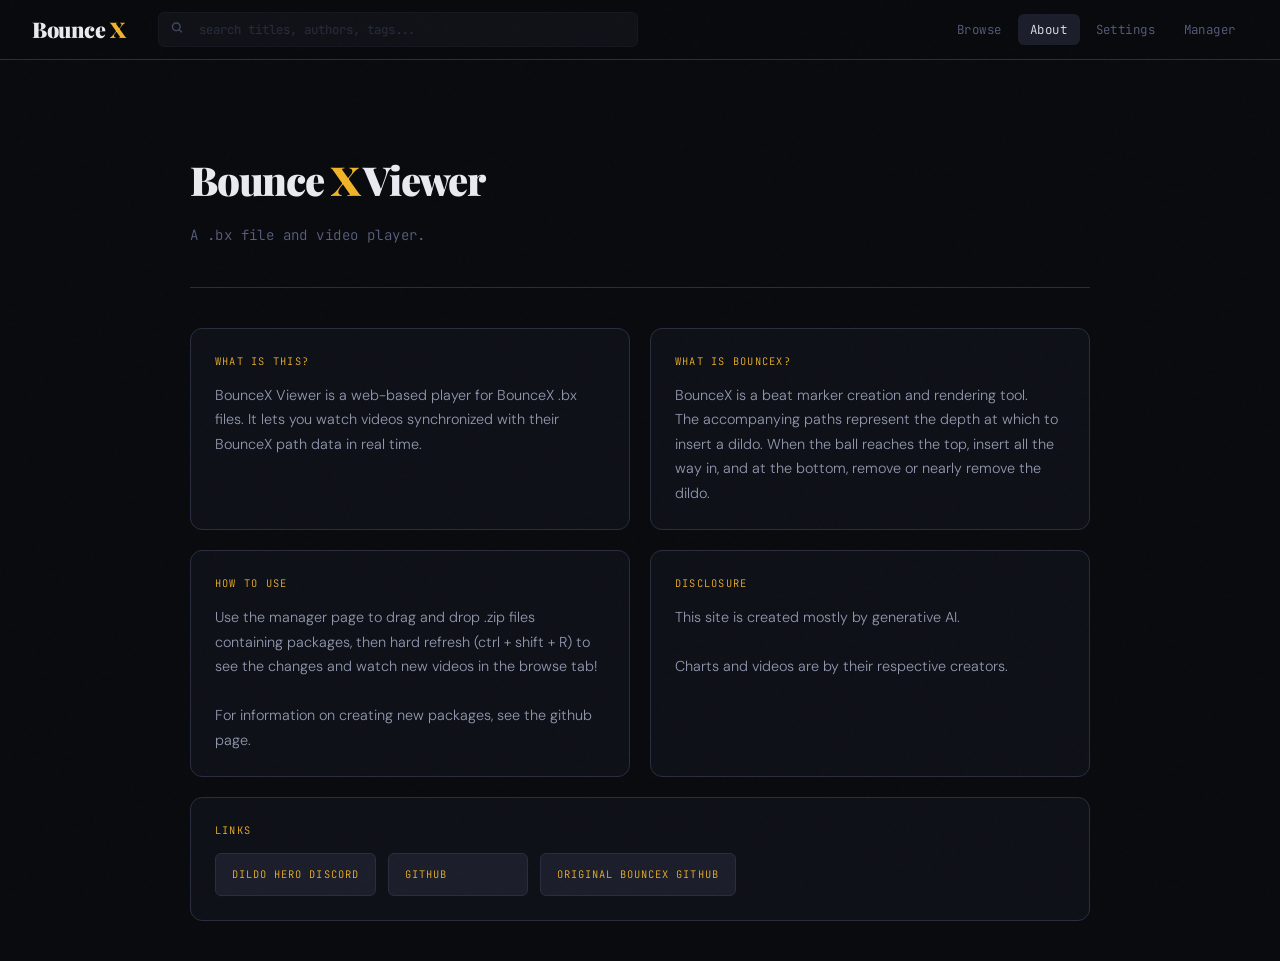
==== about.html @ 55820a35 "First commit" ====
<!doctype html>
<html lang="en">
  <head>
    <meta charset="UTF-8" />
    <meta name="viewport" content="width=device-width, initial-scale=1.0" />
    <title>About — BounceX Viewer</title>
    <link rel="stylesheet" href="style.css" />
  </head>
  <body>
    <header class="site-header">
      <a href="index.html" class="site-logo">
        Bounce
        <span>X</span>
      </a>
      <div class="header-search">
        <span class="search-icon">
          <svg
            viewBox="0 0 20 20"
            fill="none"
            stroke="currentColor"
            stroke-width="2"
            width="14"
            height="14"
          >
            <circle cx="9" cy="9" r="5.5" />
            <line x1="13.5" y1="13.5" x2="17" y2="17" />
          </svg>
        </span>
        <input
          type="text"
          placeholder="search titles, authors, tags..."
          autocomplete="off"
          disabled
          style="opacity: 0.4; cursor: default"
        />
      </div>
      <nav class="header-nav">
        <a href="index.html">Browse</a>
        <a href="about.html" class="active">About</a>
        <a href="settings.html">Settings</a>
        <a href="http://localhost:8001/manager.html">Manager</a>
      </nav>
    </header>

    <main class="main-content">
      <div class="about-layout">
        <div class="about-hero">
          <div class="about-logo">
            Bounce
            <span>X</span>
            Viewer
          </div>
          <p class="about-tagline">A .bx file and video player.</p>
        </div>

        <div class="about-grid">
          <div class="about-card">
            <div class="about-card-title">What is this?</div>
            <div class="about-card-body">
              <p>
                BounceX Viewer is a web-based player for BounceX .bx files. It
                lets you watch videos synchronized with their BounceX path data
                in real time.
              </p>
            </div>
          </div>

          <div class="about-card">
            <div class="about-card-title">What is BounceX?</div>
            <div class="about-card-body">
              <p>
                BounceX is a beat marker creation and rendering tool.
                <br />
                The accompanying paths represent the depth at which to insert a
                dildo. When the ball reaches the top, insert all the way in, and
                at the bottom, remove or nearly remove the dildo.
              </p>
            </div>
          </div>

          <div class="about-card">
            <div class="about-card-title">How to use</div>
            <div class="about-card-body">
              <p>
                Use the manager page to drag and drop .zip files containing
                packages, then hard refresh (ctrl + shift + R) to see the
                changes and watch new videos in the browse tab!
                <br />
                <br />
                For information on creating new packages, see the github page.
              </p>
            </div>
          </div>

          <div class="about-card">
            <div class="about-card-title">Disclosure</div>
            <div class="about-card-body">
              <p>
                This site is created mostly by generative AI.
                <br />
                <br />
                Charts and videos are by their respective creators.
              </p>
            </div>
          </div>

          <div class="about-card about-card-wide">
            <div class="about-card-title">Links</div>
            <div class="about-card-body">
              <div class="about-links">
                <a href="https://discord.gg/Y8YdgmH8Ka" class="about-link">
                  <span class="about-link-label">Dildo Hero Discord</span>
                </a>
                <a
                  href="https://github.com/Alunacoz/BounceX-Viewer"
                  class="about-link"
                >
                  <span class="about-link-label">GitHub</span>
                </a>
                <a
                  href="https://github.com/clbhundley/BounceX"
                  class="about-link"
                >
                  <span class="about-link-label">Original BounceX Github</span>
                </a>
              </div>
            </div>
          </div>
        </div>
      </div>
    </main>
  </body>
</html>
---- style.css ----
@import url('https://fonts.googleapis.com/css2?family=Playfair+Display:wght@400;700;900&family=JetBrains+Mono:wght@300;400;500&family=DM+Sans:wght@300;400;500&display=swap');

:root {
  --bg: #0a0b0f;
  --bg2: #0f1118;
  --bg3: #161921;
  --surface: #1c1f2b;
  --surface2: #232737;
  --border: #2a2e3f;
  --border2: #353a52;
  --text: #e8eaf0;
  --text2: #9299b0;
  --text3: #5a6180;
  --accent: #f0b429;
  --accent2: #e8831a;
  --accent-glow: rgba(240, 180, 41, 0.18);
  --teal: #3dd6c8;
  --teal-glow: rgba(61, 214, 200, 0.15);
  --red: #e85555;
  --ball-color: #ffffff;
  --path-color: #f0b429;
  --radius: 6px;
  --radius-lg: 12px;
  --mono: 'JetBrains Mono', monospace;
  --serif: 'Playfair Display', Georgia, serif;
  --sans: 'DM Sans', sans-serif;
}

*,
*::before,
*::after {
  box-sizing: border-box;
  margin: 0;
  padding: 0;
}

html {
  font-size: 16px;
  scroll-behavior: smooth;
}

body {
  background: var(--bg);
  color: var(--text);
  font-family: var(--sans);
  font-weight: 300;
  line-height: 1.6;
  min-height: 100vh;
  -webkit-font-smoothing: antialiased;
}

/* â”€â”€ Scrollbar â”€â”€ */
::-webkit-scrollbar {
  width: 6px;
}
::-webkit-scrollbar-track {
  background: var(--bg2);
}
::-webkit-scrollbar-thumb {
  background: var(--border2);
  border-radius: 3px;
}

/* â”€â”€ Header â”€â”€ */
.site-header {
  position: sticky;
  top: 0;
  z-index: 100;
  background: rgba(10, 11, 15, 0.92);
  backdrop-filter: blur(12px);
  border-bottom: 1px solid var(--border);
  padding: 0 2rem;
  display: flex;
  align-items: center;
  gap: 2rem;
  height: 60px;
}

.site-logo {
  font-family: var(--serif);
  font-size: 1.35rem;
  font-weight: 900;
  color: var(--text);
  letter-spacing: -0.02em;
  white-space: nowrap;
  text-decoration: none;
}

.site-logo span {
  color: var(--accent);
}

.header-search {
  flex: 1;
  max-width: 480px;
  position: relative;
}

.header-search input {
  width: 100%;
  background: var(--surface);
  border: 1px solid var(--border);
  border-radius: var(--radius);
  color: var(--text);
  font-family: var(--mono);
  font-size: 0.78rem;
  padding: 0.5rem 1rem 0.5rem 2.5rem;
  outline: none;
  transition:
    border-color 0.2s,
    background 0.2s;
}

.header-search input:focus {
  border-color: var(--accent);
  background: var(--surface2);
}

.header-search input::placeholder {
  color: var(--text3);
}

.header-search .search-icon {
  position: absolute;
  left: 0.75rem;
  top: 50%;
  transform: translateY(-50%);
  color: var(--text3);
  font-size: 0.9rem;
  pointer-events: none;
}

.header-nav {
  display: flex;
  gap: 0.25rem;
  margin-left: auto;
}

.header-nav a {
  font-size: 0.78rem;
  font-family: var(--mono);
  color: var(--text3);
  text-decoration: none;
  padding: 0.35rem 0.75rem;
  border-radius: var(--radius);
  transition:
    color 0.2s,
    background 0.2s;
  letter-spacing: 0.04em;
}

.header-nav a:hover {
  color: var(--text);
  background: var(--surface);
}

/* â”€â”€ Main Layout â”€â”€ */
.main-content {
  max-width: 1400px;
  margin: 0 auto;
  padding: 2.5rem 2rem;
}

/* â”€â”€ Section Headers â”€â”€ */
.section-header {
  display: flex;
  align-items: baseline;
  gap: 1rem;
  margin-bottom: 1.5rem;
}

.section-title {
  font-family: var(--serif);
  font-size: 1.5rem;
  font-weight: 700;
  color: var(--text);
  letter-spacing: -0.02em;
}

.section-count {
  font-family: var(--mono);
  font-size: 0.72rem;
  color: var(--text3);
  letter-spacing: 0.06em;
}

/* ── Filter Bar ── */
.filter-bar {
  display: flex;
  align-items: center;
  gap: 0.5rem;
  flex-wrap: wrap;
  margin-bottom: 2rem;
}

.filter-dropdown-wrap {
  position: relative;
}

.filter-btn {
  display: flex;
  align-items: center;
  gap: 0.4rem;
  background: var(--surface);
  border: 1px solid var(--border);
  border-radius: var(--radius);
  color: var(--text2);
  font-family: var(--mono);
  font-size: 0.75rem;
  padding: 0.35rem 0.75rem;
  cursor: pointer;
  transition:
    border-color 0.15s,
    color 0.15s,
    background 0.15s;
  letter-spacing: 0.03em;
  white-space: nowrap;
}

.filter-btn:hover,
.filter-btn.open {
  border-color: var(--border2);
  color: var(--text);
  background: var(--surface2);
}

.filter-btn.has-active {
  border-color: var(--accent);
  color: var(--accent);
}

.filter-chevron {
  width: 8px;
  height: 8px;
  opacity: 0.5;
  transition: transform 0.15s;
  flex-shrink: 0;
}

.filter-btn.open .filter-chevron {
  transform: rotate(180deg);
}

.filter-badge {
  display: none;
  background: var(--accent);
  color: var(--bg);
  font-size: 0.6rem;
  font-weight: 600;
  border-radius: 999px;
  padding: 0.05rem 0.35rem;
  line-height: 1.4;
}

.filter-badge.visible {
  display: inline-block;
}

.filter-panel {
  display: none;
  position: absolute;
  top: calc(100% + 6px);
  left: 0;
  z-index: 200;
  background: var(--bg2);
  border: 1px solid var(--border2);
  border-radius: var(--radius-lg);
  box-shadow: 0 12px 40px rgba(0, 0, 0, 0.5);
  min-width: 200px;
  max-width: 280px;
  overflow: hidden;
}

.filter-panel.open {
  display: block;
}

.filter-panel-header {
  display: flex;
  align-items: center;
  justify-content: space-between;
  padding: 0.6rem 0.85rem;
  border-bottom: 1px solid var(--border);
}

.filter-panel-title {
  font-family: var(--mono);
  font-size: 0.65rem;
  text-transform: uppercase;
  letter-spacing: 0.1em;
  color: var(--accent);
}

.filter-panel-reset {
  background: none;
  border: none;
  font-family: var(--mono);
  font-size: 0.65rem;
  color: var(--text3);
  cursor: pointer;
  padding: 0.1rem 0.3rem;
  border-radius: 3px;
  transition: color 0.15s;
}

.filter-panel-reset:hover {
  color: var(--text);
}

.filter-panel-search {
  display: block;
  width: 100%;
  background: var(--surface);
  border: none;
  border-bottom: 1px solid var(--border);
  color: var(--text);
  font-family: var(--mono);
  font-size: 0.75rem;
  padding: 0.5rem 0.85rem;
  outline: none;
}

.filter-panel-search::placeholder {
  color: var(--text3);
}

.filter-check-list {
  max-height: 240px;
  overflow-y: auto;
  padding: 0.35rem 0;
}

.filter-check-item {
  display: flex;
  align-items: center;
  gap: 0.55rem;
  padding: 0.35rem 0.85rem;
  font-family: var(--mono);
  font-size: 0.75rem;
  color: var(--text2);
  cursor: pointer;
  transition:
    background 0.1s,
    color 0.1s;
}

.filter-check-item:hover {
  background: var(--surface);
  color: var(--text);
}

.filter-check-item input[type='checkbox'] {
  accent-color: var(--accent);
  width: 13px;
  height: 13px;
  flex-shrink: 0;
  cursor: pointer;
}

.filter-reset-all {
  background: none;
  border: 1px solid var(--border);
  border-radius: var(--radius);
  color: var(--text3);
  font-family: var(--mono);
  font-size: 0.72rem;
  padding: 0.35rem 0.75rem;
  cursor: pointer;
  transition:
    color 0.15s,
    border-color 0.15s;
  margin-left: auto;
}

.filter-reset-all:hover {
  color: var(--text);
  border-color: var(--border2);
}

/* â”€â”€ Video Grid â”€â”€ */
.video-grid {
  display: grid;
  grid-template-columns: repeat(auto-fill, minmax(300px, 1fr));
  gap: 1.5rem;
}

.video-card {
  background: var(--bg2);
  border: 1px solid var(--border);
  border-radius: var(--radius-lg);
  overflow: hidden;
  cursor: pointer;
  transition:
    transform 0.2s,
    border-color 0.2s,
    box-shadow 0.2s;
  text-decoration: none;
  color: inherit;
  display: block;
}

.video-card:hover {
  transform: translateY(-3px);
  border-color: var(--border2);
  box-shadow: 0 12px 40px rgba(0, 0, 0, 0.4);
}

.card-thumb {
  width: 100%;
  aspect-ratio: 16/9;
  background: var(--surface);
  position: relative;
  overflow: hidden;
}

.card-thumb img {
  width: 100%;
  height: 100%;
  object-fit: cover;
  display: block;
  transition: transform 0.3s;
}

.video-card:hover .card-thumb img {
  transform: scale(1.04);
}

.card-thumb-placeholder {
  width: 100%;
  height: 100%;
  display: flex;
  align-items: center;
  justify-content: center;
  background: linear-gradient(135deg, var(--surface) 0%, var(--bg3) 100%);
}

.card-thumb-placeholder svg {
  width: 40px;
  height: 40px;
  color: var(--text3);
  opacity: 0.4;
}

.card-duration {
  position: absolute;
  bottom: 0.5rem;
  right: 0.5rem;
  background: rgba(0, 0, 0, 0.75);
  color: var(--text);
  font-family: var(--mono);
  font-size: 0.7rem;
  padding: 0.15rem 0.45rem;
  border-radius: 4px;
  letter-spacing: 0.04em;
}

.card-body {
  padding: 1rem 1.1rem 1.1rem;
}

.card-highlight-tags {
  display: flex;
  gap: 0.4rem;
  margin-bottom: 0.55rem;
  flex-wrap: wrap;
}

.card-tag {
  font-family: var(--mono);
  font-size: 0.65rem;
  color: var(--accent);
  background: var(--accent-glow);
  border: 1px solid rgba(240, 180, 41, 0.25);
  border-radius: 4px;
  padding: 0.1rem 0.4rem;
  letter-spacing: 0.05em;
  text-transform: lowercase;
}

.card-title {
  font-family: var(--serif);
  font-size: 1.05rem;
  font-weight: 700;
  color: var(--text);
  line-height: 1.3;
  margin-bottom: 0.3rem;
  letter-spacing: -0.01em;
}

.card-authors {
  display: flex;
  justify-content: space-between;
  font-family: var(--mono);
  font-size: 0.72rem;
  color: var(--accent);
  letter-spacing: 0.03em;
}

.card-author-label {
  font-size: 0.65rem;
  color: var(--text2);
  margin-right: 0.3rem;
}

.card-meta {
  display: flex;
  gap: 1rem;
  margin-top: 0.75rem;
  padding-top: 0.75rem;
  border-top: 1px solid var(--border);
}

.card-meta-item {
  font-family: var(--mono);
  font-size: 0.68rem;
  color: var(--text3);
  display: flex;
  flex-direction: column;
  gap: 0.1rem;
}

.card-meta-item span:first-child {
  font-size: 0.6rem;
  text-transform: uppercase;
  letter-spacing: 0.1em;
  color: var(--text3);
  opacity: 0.7;
}

.card-meta-item span:last-child {
  color: var(--text2);
}

/* â”€â”€ Empty State â”€â”€ */
.empty-state {
  text-align: center;
  padding: 5rem 2rem;
  color: var(--text3);
  font-family: var(--mono);
  font-size: 0.85rem;
}

/* â”€â”€ PLAYER PAGE â”€â”€ */
.player-layout {
  display: grid;
  grid-template-columns: 1fr 340px;
  gap: 2rem;
  max-width: 1400px;
  margin: 0 auto;
  padding: 2rem;
}

@media (max-width: 1100px) {
  .player-layout {
    grid-template-columns: 1fr;
  }
}

.player-main {
}

/* â”€â”€ Player Container â”€â”€ */
.player-container {
  position: relative;
  background: #000;
  border-radius: var(--radius-lg);
  overflow: hidden;
  border: 1px solid var(--border);
  box-shadow: 0 24px 80px rgba(0, 0, 0, 0.6);
}

.player-video-wrap {
  position: relative;
  width: 100%;
  aspect-ratio: 16/9;
  background: #000;
}

.player-video-wrap video {
  width: 100%;
  height: 100%;
  display: block;
  object-fit: contain;
}

/* Video state overlays (loading, buffering, seeking) */
.video-overlay {
  position: absolute;
  inset: 0;
  display: flex;
  flex-direction: column;
  align-items: center;
  justify-content: center;
  gap: 0.5rem;
  background: rgba(0, 0, 0, 0.75);
  color: var(--text2);
  font-family: var(--mono);
  font-size: 0.85rem;
  pointer-events: none;
  transition: opacity 0.2s ease;
}
.video-overlay[aria-hidden='true'] {
  opacity: 0;
  visibility: hidden;
}
.video-overlay-hint {
  font-size: 0.72rem;
  color: var(--text3);
  max-width: 280px;
  text-align: center;
  line-height: 1.35;
}
.video-loading-progress {
  width: 200px;
  margin-top: 0.25rem;
}
.video-loading-progress-bar {
  height: 6px;
  background: var(--surface2);
  border-radius: 3px;
  overflow: hidden;
}
.video-loading-progress-fill {
  height: 100%;
  width: 0%;
  background: var(--accent);
  border-radius: 3px;
  transition: width 0.15s ease-out;
}
.video-seeking-hint[aria-hidden='true'] {
  display: none;
}
.video-overlay-spinner {
  width: 28px;
  height: 28px;
  border: 3px solid var(--surface2);
  border-top-color: var(--accent);
  border-radius: 50%;
  animation: video-overlay-spin 0.7s linear infinite;
}
@keyframes video-overlay-spin {
  to {
    transform: rotate(360deg);
  }
}

/* â”€â”€ BounceX Canvas â”€â”€ */
.bouncex-wrap {
  width: 100%;
  position: relative;
  background: var(--bg2);
  border-top: 1px solid var(--border);
}

.bouncex-wrap.overlay-mode {
  position: absolute;
  bottom: 0;
  left: 0;
  right: 0;
  background: transparent;
  border-top: none;
  pointer-events: none;
}

.bouncex-canvas {
  width: 100%;
  display: block;
}

/* â”€â”€ Player Controls â”€â”€ */
.player-controls {
  background: var(--bg2);
  border-top: 1px solid var(--border);
  padding: 0.75rem 1.25rem 1rem;
}

/* Secondary controls row (overlay toggles, zoom, volume) */
.controls-row-secondary {
  margin-top: 0.45rem;
  padding-top: 0.45rem;
  border-top: 1px solid var(--border);
}

/* Push zoom + volume to the right on desktop */
.zoom-wrap {
  margin-left: auto;
}

.player-container.fullscreen-active {
  cursor: none;
  border-radius: 0;
  border: none;
}

.player-container.fullscreen-active.controls-visible {
  cursor: default;
}

/* Fill the container using inset instead of % heights — % resolves against
   the CSS computed height which may not match the fullscreen viewport yet. */
.player-container.fullscreen-active .player-video-wrap {
  position: absolute;
  inset: 0;
  aspect-ratio: unset;
  height: auto;
}

/* Controls float over the bottom of the fullscreen container */
.player-container.fullscreen-active .player-controls {
  position: absolute;
  bottom: 0;
  left: 0;
  right: 0;
  z-index: 10;
  opacity: 0;
  transition: opacity 0.3s ease;
  background: linear-gradient(transparent, rgba(0, 0, 0, 0.85));
  border-top: none;
}

.player-container.fullscreen-active .player-controls.controls-visible {
  opacity: 1;
}

/* Mobile fullscreen: collapse secondary row and shrink controls */
@media (max-width: 768px) {
  .player-container.fullscreen-active .player-controls {
    padding: 0.5rem 0.9rem 0.65rem;
  }
  .player-container.fullscreen-active .ctrl-btn svg {
    width: 16px;
    height: 16px;
  }
  .player-container.fullscreen-active .ctrl-btn.play-btn svg {
    width: 20px;
    height: 20px;
  }
  .player-container.fullscreen-active .time-display {
    font-size: 0.65rem;
  }
  /* Hide the entire secondary row in fullscreen — controls float over video */
  .player-container.fullscreen-active .controls-row-secondary {
    display: none;
  }
}

.progress-bar-wrap {
  position: relative;
  height: 4px;
  background: var(--surface2);
  border-radius: 2px;
  margin-bottom: 0.75rem;
  cursor: pointer;
}

.progress-bar-fill {
  height: 100%;
  background: linear-gradient(90deg, var(--accent), var(--accent2));
  border-radius: 2px;
  width: 0%;
  transition: width 0.1s linear;
  pointer-events: none;
}

.progress-bar-thumb {
  position: absolute;
  top: 50%;
  transform: translate(-50%, -50%);
  width: 12px;
  height: 12px;
  background: var(--accent);
  border-radius: 50%;
  left: 0%;
  pointer-events: none;
  box-shadow: 0 0 8px var(--accent-glow);
  transition: left 0.1s linear;
}

.controls-row {
  display: flex;
  align-items: center;
  gap: 1rem;
}

.ctrl-btn {
  background: none;
  border: none;
  color: var(--text2);
  cursor: pointer;
  padding: 0.4rem;
  border-radius: var(--radius);
  display: flex;
  align-items: center;
  justify-content: center;
  transition:
    color 0.15s,
    background 0.15s;
  flex-shrink: 0;
}

.ctrl-btn:hover {
  color: var(--text);
  background: var(--surface);
}

.ctrl-btn.active {
  color: var(--accent);
}

.ctrl-btn svg {
  width: 18px;
  height: 18px;
}

.ctrl-btn.play-btn svg {
  width: 22px;
  height: 22px;
}

.time-display {
  font-family: var(--mono);
  font-size: 0.75rem;
  color: var(--text2);
  letter-spacing: 0.04em;
  white-space: nowrap;
}

.controls-spacer {
  flex: 1;
}

.volume-wrap {
  display: flex;
  align-items: center;
  gap: 0.5rem;
}

.volume-slider {
  -webkit-appearance: none;
  width: 80px;
  height: 3px;
  background: var(--surface2);
  border-radius: 2px;
  outline: none;
  cursor: pointer;
}

.volume-slider::-webkit-slider-thumb {
  -webkit-appearance: none;
  width: 10px;
  height: 10px;
  background: var(--text2);
  border-radius: 50%;
  cursor: pointer;
}

.overlay-toggle-btn {
  font-family: var(--mono);
  font-size: 0.68rem;
  background: var(--surface);
  border: 1px solid var(--border);
  color: var(--text2);
  cursor: pointer;
  padding: 0.3rem 0.65rem;
  border-radius: var(--radius);
  letter-spacing: 0.04em;
  transition: all 0.15s;
  white-space: nowrap;
}

.overlay-toggle-btn:hover,
.overlay-toggle-btn.active {
  border-color: var(--accent);
  color: var(--accent);
  background: var(--accent-glow);
}

/* â”€â”€ Video Info â”€â”€ */
.video-info {
  margin-top: 1.5rem;
}

.video-title {
  font-family: var(--serif);
  font-size: 1.7rem;
  font-weight: 700;
  color: var(--text);
  letter-spacing: -0.02em;
  line-height: 1.2;
  margin-bottom: 0.4rem;
}

.video-creator-row {
  display: flex;
  gap: 1.5rem;
  flex-wrap: wrap;
  margin-bottom: 1rem;
}

.video-creator {
  font-family: var(--mono);
  font-size: 0.78rem;
  color: var(--text2);
  letter-spacing: 0.03em;
  display: flex;
  flex-direction: column;
  gap: 0.1rem;
}

.video-creator-label {
  font-size: 0.6rem;
  text-transform: uppercase;
  letter-spacing: 0.12em;
  color: var(--text3);
  display: block;
}

.video-stats-row {
  display: flex;
  gap: 2rem;
  margin-bottom: 1.25rem;
  padding: 0.85rem 1rem;
  background: var(--bg2);
  border: 1px solid var(--border);
  border-radius: var(--radius);
}

.stat-item {
  display: flex;
  flex-direction: column;
  gap: 0.15rem;
}

.stat-label {
  font-family: var(--mono);
  font-size: 0.6rem;
  text-transform: uppercase;
  letter-spacing: 0.12em;
  color: var(--text3);
}

.stat-value {
  font-family: var(--mono);
  font-size: 0.88rem;
  color: var(--accent);
  letter-spacing: 0.02em;
}

.video-description {
  font-size: 0.9rem;
  color: var(--text2);
  line-height: 1.7;
  margin-bottom: 1.25rem;
}

.video-tags-section {
  display: flex;
  flex-wrap: wrap;
  gap: 0.5rem;
}

.video-tag {
  font-family: var(--mono);
  font-size: 0.7rem;
  color: var(--text3);
  background: var(--surface);
  border: 1px solid var(--border);
  border-radius: 999px;
  padding: 0.25rem 0.7rem;
  letter-spacing: 0.04em;
  cursor: pointer;
  transition: all 0.15s;
  text-decoration: none;
}

.video-tag:hover {
  color: var(--accent);
  border-color: var(--accent);
  background: var(--accent-glow);
}

/* â”€â”€ Sidebar â”€â”€ */
.player-sidebar {
}

/* ── Sidebar Tabs ── */
.sidebar-tabs {
  display: flex;
  border-bottom: 1px solid var(--border);
  margin-bottom: 1.25rem;
  gap: 0;
}

.sidebar-tab {
  flex: 1;
  font-family: var(--mono);
  font-size: 0.65rem;
  letter-spacing: 0.08em;
  text-transform: uppercase;
  background: none;
  border: none;
  border-bottom: 2px solid transparent;
  color: var(--text3);
  cursor: pointer;
  padding: 0.6rem 0.5rem;
  transition:
    color 0.15s,
    border-color 0.15s;
  margin-bottom: -1px;
  white-space: nowrap;
}

.sidebar-tab:hover {
  color: var(--text);
}

.sidebar-tab.active {
  color: var(--accent);
  border-bottom-color: var(--accent);
}

.sidebar-panel {
  display: none;
}

.sidebar-panel.active {
  display: block;
}

/* ── More Videos Cards ── */
.more-videos-list {
  display: flex;
  flex-direction: column;
  gap: 0.75rem;
}

.more-video-card {
  display: flex;
  flex-direction: column;
  gap: 0;
  text-decoration: none;
  color: inherit;
  background: var(--surface);
  border: 1px solid var(--border);
  border-radius: var(--radius);
  padding: 0;
  overflow: hidden;
  transition:
    border-color 0.15s,
    background 0.15s;
  cursor: pointer;
}

.more-video-card:hover {
  border-color: var(--accent);
  background: var(--surface2, var(--surface));
}

.more-video-thumb {
  width: 100%;
  height: 110px;
  object-fit: cover;
  border-radius: 0;
  flex-shrink: 0;
  background: var(--border);
  display: block;
}

.more-video-thumb-placeholder {
  width: 100%;
  height: 110px;
  flex-shrink: 0;
  border-radius: 0;
  background: var(--border);
  display: flex;
  align-items: center;
  justify-content: center;
  font-size: 1.5rem;
  opacity: 0.4;
}

.more-video-info {
  flex: 1;
  min-width: 0;
  padding: 0.65rem 0.75rem 0.7rem;
}

.more-video-title {
  font-size: 0.78rem;
  font-weight: 600;
  color: var(--text);
  white-space: nowrap;
  overflow: hidden;
  text-overflow: ellipsis;
  margin-bottom: 0.2rem;
}

.more-video-author {
  font-size: 0.68rem;
  color: var(--text3);
  margin-bottom: 0.25rem;
}

.more-video-tags {
  display: flex;
  gap: 0.25rem;
  flex-wrap: wrap;
}

.more-video-tag {
  font-family: var(--mono);
  font-size: 0.6rem;
  padding: 0.1rem 0.35rem;
  border-radius: 3px;
  background: rgba(61, 214, 200, 0.1);
  color: var(--accent);
  border: 1px solid rgba(61, 214, 200, 0.2);
}

.sidebar-section {
  margin-bottom: 2rem;
}

.sidebar-title {
  font-family: var(--mono);
  font-size: 0.65rem;
  text-transform: uppercase;
  letter-spacing: 0.12em;
  color: var(--text3);
  margin-bottom: 0.85rem;
  padding-bottom: 0.5rem;
  border-bottom: 1px solid var(--border);
}

/* â”€â”€ BX Data Panel â”€â”€ */
.bx-stats-grid {
  display: grid;
  grid-template-columns: 1fr 1fr;
  gap: 0.75rem;
  margin-bottom: 1rem;
}

.bx-stat-box {
  background: var(--surface);
  border: 1px solid var(--border);
  border-radius: var(--radius);
  padding: 0.75rem;
}

.bx-stat-label {
  font-family: var(--mono);
  font-size: 0.58rem;
  text-transform: uppercase;
  letter-spacing: 0.1em;
  color: var(--text3);
  margin-bottom: 0.2rem;
}

.bx-stat-value {
  font-family: var(--mono);
  font-size: 1rem;
  color: var(--text);
  font-weight: 500;
}

.bx-select {
  font-family: var(--mono);
  font-size: 0.68rem;
  background: var(--surface);
  border: 1px solid var(--border);
  color: var(--text2);
  padding: 0.3rem 0.65rem;
  border-radius: var(--radius);
  cursor: pointer;
  outline: none;
}

.bx-select:hover {
  border-color: var(--accent);
  color: var(--accent);
}

/* â”€â”€ Marker List â”€â”€ */
.marker-list {
  display: flex;
  flex-direction: column;
  gap: 0.35rem;
  max-height: 340px;
  overflow-y: auto;
}

.marker-list-item {
  display: flex;
  align-items: center;
  gap: 0.6rem;
  padding: 0.45rem 0.65rem;
  background: var(--surface);
  border: 1px solid transparent;
  border-radius: var(--radius);
  transition:
    border-color 0.15s,
    background 0.15s;
  cursor: pointer;
}

.marker-list-item:hover {
  border-color: var(--border);
  background: var(--surface2);
}

.marker-list-item.current {
  border-color: var(--accent);
  background: var(--accent-glow);
}

.marker-frame-num {
  font-family: var(--mono);
  font-size: 0.68rem;
  color: var(--text3);
  width: 50px;
  flex-shrink: 0;
}

.marker-depth-bar {
  flex: 1;
  height: 4px;
  background: var(--surface2);
  border-radius: 2px;
  overflow: hidden;
}

.marker-depth-fill {
  height: 100%;
  background: linear-gradient(90deg, var(--teal), var(--accent));
  border-radius: 2px;
  transition: width 0.2s;
}

.marker-depth-val {
  font-family: var(--mono);
  font-size: 0.65rem;
  color: var(--text3);
  width: 32px;
  text-align: right;
  flex-shrink: 0;
}

.marker-ease-tag {
  font-family: var(--mono);
  font-size: 0.58rem;
  color: var(--text3);
  background: var(--bg);
  border-radius: 3px;
  padding: 0.1rem 0.3rem;
  flex-shrink: 0;
  letter-spacing: 0.03em;
}

/* â”€â”€ Back button â”€â”€ */
.back-btn {
  display: inline-flex;
  align-items: center;
  gap: 0.4rem;
  font-family: var(--mono);
  font-size: 0.72rem;
  color: var(--text3);
  text-decoration: none;
  letter-spacing: 0.04em;
  padding: 0.4rem 0;
  margin-bottom: 1.5rem;
  transition: color 0.15s;
}

.back-btn:hover {
  color: var(--text);
}

.back-btn svg {
  width: 14px;
  height: 14px;
}

/* â”€â”€ Loading / Error â”€â”€ */
.loading-msg,
.error-msg {
  text-align: center;
  font-family: var(--mono);
  font-size: 0.85rem;
  padding: 4rem 2rem;
}

.loading-msg {
  color: var(--text3);
}
.error-msg {
  color: var(--red);
}

/* â”€â”€ Animations â”€â”€ */
@keyframes fadeUp {
  from {
    opacity: 0;
    transform: translateY(12px);
  }
  to {
    opacity: 1;
    transform: translateY(0);
  }
}

.video-card {
  animation: fadeUp 0.3s ease both;
}

.video-card:nth-child(2) {
  animation-delay: 0.04s;
}
.video-card:nth-child(3) {
  animation-delay: 0.08s;
}
.video-card:nth-child(4) {
  animation-delay: 0.12s;
}
.video-card:nth-child(5) {
  animation-delay: 0.16s;
}
.video-card:nth-child(6) {
  animation-delay: 0.2s;
}

/* Grain texture overlay */
body::after {
  content: '';
  position: fixed;
  inset: 0;
  background-image: url("data:image/svg+xml,%3Csvg viewBox='0 0 256 256' xmlns='http://www.w3.org/2000/svg'%3E%3Cfilter id='n'%3E%3CfeTurbulence type='fractalNoise' baseFrequency='0.85' numOctaves='4' stitchTiles='stitch'/%3E%3C/filter%3E%3Crect width='100%25' height='100%25' filter='url(%23n)' opacity='0.04'/%3E%3C/svg%3E");
  pointer-events: none;
  z-index: 9999;
  opacity: 0.25;
}

.zoom-slider {
  -webkit-appearance: none;
  width: 70px;
  height: 3px;
  background: var(--surface2);
  border-radius: 2px;
  outline: none;
  cursor: pointer;
}

.zoom-slider::-webkit-slider-thumb {
  -webkit-appearance: none;
  width: 10px;
  height: 10px;
  background: var(--text2);
  border-radius: 50%;
  cursor: pointer;
}

/* â”€â”€ Paste these at the bottom of your style.css â”€â”€ */

/* â”€â”€ Page Tabs â”€â”€ */
.page-tabs {
  display: flex;
  gap: 0;
  border-bottom: 1px solid var(--border);
  padding: 0 2rem;
  background: var(--bg);
  position: sticky;
  top: 60px;
  z-index: 90;
}

.page-tab {
  font-family: var(--mono);
  font-size: 0.78rem;
  letter-spacing: 0.06em;
  background: none;
  border: none;
  border-bottom: 2px solid transparent;
  color: var(--text3);
  cursor: pointer;
  padding: 0.75rem 1.25rem;
  transition:
    color 0.15s,
    border-color 0.15s;
  margin-bottom: -1px;
}

.page-tab:hover {
  color: var(--text);
}

.page-tab.active {
  color: var(--accent);
  border-bottom-color: var(--accent);
}

/* â”€â”€ Active nav link â”€â”€ */
.header-nav a.active {
  color: var(--text);
  background: var(--surface);
}

/* â”€â”€ Playlist Track List (sidebar) â”€â”€ */
.playlist-track-list {
  display: flex;
  flex-direction: column;
  gap: 0.35rem;
  max-height: 500px;
  overflow-y: auto;
}

.playlist-track-item {
  display: flex;
  align-items: center;
  gap: 0.6rem;
  padding: 0.5rem 0.65rem;
  background: var(--surface);
  border: 1px solid transparent;
  border-radius: var(--radius);
  cursor: pointer;
  transition:
    border-color 0.15s,
    background 0.15s;
}

.playlist-track-item:hover {
  border-color: var(--border);
  background: var(--surface2);
}

.playlist-track-item.active {
  border-color: var(--accent);
  background: var(--accent-glow);
}

.ptrack-num {
  font-family: var(--mono);
  font-size: 0.65rem;
  color: var(--text3);
  width: 18px;
  text-align: center;
  flex-shrink: 0;
}

.playlist-track-item.active .ptrack-num {
  color: var(--accent);
}

.ptrack-thumb {
  width: 48px;
  height: 27px;
  border-radius: 3px;
  overflow: hidden;
  background: var(--bg3);
  flex-shrink: 0;
}

.ptrack-thumb img {
  width: 100%;
  height: 100%;
  object-fit: cover;
  display: block;
}

.ptrack-thumb-placeholder {
  width: 100%;
  height: 100%;
  background: var(--surface2);
}

.ptrack-info {
  flex: 1;
  min-width: 0;
}

.ptrack-title {
  font-family: var(--sans);
  font-size: 0.78rem;
  color: var(--text);
  white-space: nowrap;
  overflow: hidden;
  text-overflow: ellipsis;
}

.ptrack-author {
  font-family: var(--mono);
  font-size: 0.62rem;
  color: var(--text3);
  white-space: nowrap;
  overflow: hidden;
  text-overflow: ellipsis;
}

.ptrack-duration {
  font-family: var(--mono);
  font-size: 0.62rem;
  color: var(--text3);
  flex-shrink: 0;
}

/* â”€â”€ About Page â”€â”€ */
.about-layout {
  max-width: 900px;
  margin: 0 auto;
}

.about-hero {
  padding: 3rem 0 2.5rem;
  border-bottom: 1px solid var(--border);
  margin-bottom: 2.5rem;
}

.about-logo {
  font-family: var(--serif);
  font-size: 2.5rem;
  font-weight: 900;
  color: var(--text);
  letter-spacing: -0.03em;
  margin-bottom: 0.75rem;
}

.about-logo span {
  color: var(--accent);
}

.about-tagline {
  font-family: var(--mono);
  font-size: 0.88rem;
  color: var(--text3);
  letter-spacing: 0.03em;
}

.about-grid {
  display: grid;
  grid-template-columns: 1fr 1fr;
  gap: 1.25rem;
}

@media (max-width: 700px) {
  .about-grid {
    grid-template-columns: 1fr;
  }
}

.about-card {
  background: var(--bg2);
  border: 1px solid var(--border);
  border-radius: var(--radius-lg);
  padding: 1.5rem;
}

.about-card-wide {
  grid-column: 1 / -1;
}

.about-card-title {
  font-family: var(--mono);
  font-size: 0.65rem;
  text-transform: uppercase;
  letter-spacing: 0.12em;
  color: var(--accent);
  margin-bottom: 0.85rem;
}

.about-card-body {
  font-size: 0.9rem;
  color: var(--text2);
  line-height: 1.7;
}

.about-card-body p + p {
  margin-top: 0.75rem;
}

.about-links {
  display: flex;
  flex-wrap: wrap;
  gap: 0.75rem;
}

.about-link {
  display: flex;
  flex-direction: column;
  gap: 0.2rem;
  background: var(--surface);
  border: 1px solid var(--border);
  border-radius: var(--radius);
  padding: 0.75rem 1rem;
  text-decoration: none;
  transition:
    border-color 0.15s,
    background 0.15s;
  min-width: 140px;
}

.about-link:hover {
  border-color: var(--accent);
  background: var(--accent-glow);
}

.about-link-label {
  font-family: var(--mono);
  font-size: 0.65rem;
  text-transform: uppercase;
  letter-spacing: 0.1em;
  color: var(--accent);
}

.about-link-url {
  font-family: var(--mono);
  font-size: 0.72rem;
  color: var(--text3);
}

/* â"€â"€ Settings Page â"€â"€ */
.settings-layout {
  max-width: 700px;
  margin: 0 auto;
  padding: 2rem 1.5rem;
}

.settings-hero {
  margin-bottom: 2rem;
}

.settings-title {
  font-family: var(--serif);
  font-size: 1.75rem;
  font-weight: 700;
  color: var(--text);
  margin-bottom: 0.35rem;
}

.settings-tagline {
  font-family: var(--mono);
  font-size: 0.8rem;
  color: var(--text3);
}

.settings-form {
  display: flex;
  flex-direction: column;
  gap: 1.5rem;
}

.settings-section {
  background: var(--bg2);
  border: 1px solid var(--border);
  border-radius: var(--radius-lg);
  padding: 1.25rem 1.5rem;
}

.settings-section-title {
  font-family: var(--mono);
  font-size: 0.7rem;
  text-transform: uppercase;
  letter-spacing: 0.1em;
  color: var(--accent);
  margin-bottom: 1rem;
}

.settings-hint {
  font-size: 0.82rem;
  color: var(--text3);
  margin-bottom: 0.75rem;
  line-height: 1.5;
}

.settings-grid {
  display: grid;
  grid-template-columns: 1fr 1fr;
  gap: 1rem;
}

@media (max-width: 520px) {
  .settings-grid {
    grid-template-columns: 1fr;
  }
}

.settings-row {
  display: flex;
  align-items: center;
  gap: 0.75rem;
  flex-wrap: wrap;
}

.settings-row .settings-label {
  min-width: 10rem;
}

.settings-label {
  font-size: 0.88rem;
  color: var(--text2);
}

.settings-color {
  width: 2.5rem;
  height: 2rem;
  padding: 2px;
  border: 1px solid var(--border);
  border-radius: var(--radius);
  background: var(--bg);
  cursor: pointer;
}

.settings-checkboxes {
  display: flex;
  flex-direction: column;
  gap: 0.5rem;
  margin-bottom: 1rem;
}

.settings-check {
  display: flex;
  align-items: center;
  gap: 0.5rem;
  font-size: 0.9rem;
  color: var(--text2);
  cursor: pointer;
}

.settings-check input {
  width: 1rem;
  height: 1rem;
  accent-color: var(--accent);
}

.settings-row-slider {
  display: flex;
  align-items: center;
  gap: 1rem;
}

.settings-zoom-slider {
  flex: 1;
  min-width: 100px;
  max-width: 200px;
  height: 6px;
  -webkit-appearance: none;
  appearance: none;
  background: var(--surface2);
  border-radius: 3px;
}

.settings-zoom-slider::-webkit-slider-thumb {
  -webkit-appearance: none;
  width: 14px;
  height: 14px;
  background: var(--accent);
  border-radius: 50%;
  cursor: pointer;
}

.settings-zoom-value {
  font-family: var(--mono);
  font-size: 0.85rem;
  color: var(--text2);
  min-width: 3ch;
}

.settings-select {
  padding: 0.4rem 0.75rem;
  font-size: 0.9rem;
  font-family: var(--mono);
  color: var(--text);
  background: var(--bg);
  border: 1px solid var(--border);
  border-radius: var(--radius);
  cursor: pointer;
  min-width: 180px;
}

.settings-actions {
  display: flex;
  gap: 0.75rem;
  flex-wrap: wrap;
}

.settings-btn {
  padding: 0.5rem 1.25rem;
  font-family: var(--mono);
  font-size: 0.85rem;
  border-radius: var(--radius);
  cursor: pointer;
  transition:
    background 0.15s,
    border-color 0.15s;
}

.settings-btn-primary {
  background: var(--accent);
  color: var(--bg);
  border: none;
}

.settings-btn-primary:hover {
  background: var(--accent2);
}

.settings-btn-secondary {
  background: transparent;
  color: var(--text2);
  border: 1px solid var(--border);
}

.settings-btn-secondary:hover {
  border-color: var(--text3);
  color: var(--text);
}

/* ── Mobile Responsive ── */

/* Tablet: shrink header search & reduce padding */
@media (max-width: 900px) {
  .site-header {
    padding: 0 1.25rem;
    gap: 1rem;
  }

  .header-search {
    max-width: 240px;
  }

  .main-content {
    padding: 1.75rem 1.25rem;
  }

  .player-layout {
    padding: 1.25rem;
    gap: 1.5rem;
  }
}

/* Phone: compact header, edge-to-edge player, rearranged controls */
@media (max-width: 600px) {
  /* ── Header ── */
  .site-header {
    padding: 0 1rem;
    gap: 0.75rem;
    height: 52px;
  }

  .site-logo {
    font-size: 1.1rem;
  }

  /* Hide the search bar on phones — nav is more important in the header */
  .header-search {
    display: none;
  }

  .header-nav {
    margin-left: auto;
  }

  .header-nav a {
    padding: 0.3rem 0.55rem;
    font-size: 0.72rem;
  }

  /* Page tabs sit right below the 52px header */
  .page-tabs {
    top: 52px;
    padding: 0 1rem;
  }

  /* ── Browse / index page ── */
  .main-content {
    padding: 1.25rem 0.875rem;
  }

  .video-grid {
    grid-template-columns: repeat(auto-fill, minmax(260px, 1fr));
    gap: 1rem;
  }

  /* ── Player layout: full-bleed, no side padding ── */
  .player-layout {
    padding: 0;
    gap: 0;
  }

  .player-main {
    /* Stack with zero gap; sidebar follows naturally */
  }

  /* Remove rounded corners & shadow so the player fills the screen width */
  .player-container {
    border-radius: 0;
    border-left: none;
    border-right: none;
    box-shadow: none;
  }

  /* Back button gets its own breathing room */
  .back-btn {
    display: inline-flex;
    margin: 0.85rem 1rem 0.65rem;
  }

  /* ── Player controls ── */
  .player-controls {
    padding: 0.6rem 0.85rem 0.75rem;
  }

  /* Taller progress bar — easier to scrub with a thumb */
  .progress-bar-wrap {
    height: 6px;
    margin-bottom: 0.65rem;
  }

  .progress-bar-thumb {
    width: 14px;
    height: 14px;
  }

  .controls-row {
    gap: 0.5rem;
    flex-wrap: nowrap;
  }

  /* Slightly smaller playback buttons */
  .ctrl-btn svg {
    width: 16px;
    height: 16px;
  }

  .ctrl-btn.play-btn svg {
    width: 20px;
    height: 20px;
  }

  .ctrl-btn {
    padding: 0.3rem;
  }

  /* Shrink the timecode */
  .time-display {
    font-size: 0.65rem;
    letter-spacing: 0;
  }

  /* Secondary controls row: two sub-lines
     Line 1: toggle buttons (left) + mute + vol slider (right)
     Line 2: zoom label + zoom slider (full width) */
  .controls-row-secondary {
    flex-wrap: wrap;
    gap: 0.4rem;
    row-gap: 0.4rem;
    margin-top: 0.5rem;
    padding-top: 0.5rem;
  }

  /* Overlay toggles: compact pill style */
  .overlay-toggle-btn {
    font-size: 0.62rem;
    padding: 0.3rem 0.6rem;
  }

  /* Zoom wrap: full-width on its own line, cancel the desktop margin-left:auto */
  .zoom-wrap {
    order: 10;
    width: 100%;
    margin-left: 0;
    gap: 0.5rem;
  }

  /* Zoom slider fills the remaining width */
  .zoom-slider {
    flex: 1;
    width: auto;
    min-width: 0;
  }

  /* Volume wrap (mute + slider): sits on line 1, pushed right */
  .volume-wrap:not(.zoom-wrap) {
    margin-left: auto;
    gap: 0.4rem;
  }

  /* Volume slider: compact but usable */
  .volume-slider {
    width: 70px;
  }

  /* ── Video info section ── */
  .video-info {
    margin-top: 0;
    padding: 1rem 1rem 1.5rem;
  }

  .video-title {
    font-size: 1.3rem;
  }

  .video-creator-row {
    gap: 0.75rem;
    margin-bottom: 0.75rem;
  }

  .video-stats-row {
    gap: 1rem;
    flex-wrap: wrap;
    padding: 0.65rem 0.85rem;
    margin-bottom: 1rem;
  }

  .video-description {
    font-size: 0.85rem;
  }

  /* ── Sidebar (BX data / more videos) ── */
  .player-sidebar {
    padding: 1rem 1rem 1.5rem;
    border-top: 1px solid var(--border);
  }

  .sidebar-tabs {
    margin-bottom: 1rem;
  }

  .marker-list {
    max-height: 240px;
  }

  .more-video-thumb,
  .more-video-thumb-placeholder {
    height: 80px;
  }

  /* Playlist track sidebar */
  .playlist-track-list {
    max-height: 300px;
  }

  /* ── About page ── */
  .about-layout {
    padding: 0 0.875rem;
  }

  .about-hero {
    padding: 2rem 0 1.5rem;
  }

  .about-logo {
    font-size: 1.75rem;
  }

  /* ── Settings page ── */
  .settings-layout {
    padding: 1.25rem 0.875rem;
  }
}

/* ── View Toggle (grid / list) ── */
.view-toggle {
  display: flex;
  align-items: center;
  gap: 2px;
  margin-left: auto;
  background: var(--surface);
  border: 1px solid var(--border);
  border-radius: var(--radius);
  padding: 3px;
  flex-shrink: 0;
}

.view-toggle-btn {
  display: flex;
  align-items: center;
  justify-content: center;
  background: none;
  border: none;
  color: var(--text3);
  cursor: pointer;
  padding: 5px 7px;
  border-radius: 4px;
  transition:
    color 0.15s,
    background 0.15s;
  line-height: 0;
}

.view-toggle-btn:hover {
  color: var(--text);
  background: var(--surface2);
}

.view-toggle-btn.active {
  color: var(--accent);
  background: var(--accent-glow);
}

/* ── List view grid container ── */
.video-grid.list-view {
  display: flex;
  flex-direction: column;
  gap: 0.5rem;
}

/* ── List view card ── */
.video-grid.list-view .video-card {
  display: grid;
  grid-template-columns: 180px 1fr;
  border-radius: var(--radius);
  animation: none; /* skip stagger in list mode */
}

.video-grid.list-view .video-card:nth-child(n) {
  animation-delay: 0s;
}

/* Thumbnail: fixed size, no aspect-ratio lock */
.video-grid.list-view .card-thumb {
  aspect-ratio: 16 / 9;
  width: 100%;
  border-radius: var(--radius) 0 0 var(--radius);
}

/* Body: side-by-side layout */
.video-grid.list-view .card-body {
  display: flex;
  flex-direction: column;
  justify-content: center;
  padding: 0.75rem 1rem;
  gap: 0.2rem;
}

.video-grid.list-view .card-highlight-tags {
  margin-bottom: 0.2rem;
}

.video-grid.list-view .card-title {
  font-size: 0.95rem;
  margin-bottom: 0.15rem;
}

.video-grid.list-view .card-authors {
  font-size: 0.68rem;
}

.video-grid.list-view .card-meta {
  margin-top: 0.4rem;
  padding-top: 0.4rem;
  gap: 0.75rem;
}

/* Mobile: list-view collapses to stacked thumb + tighter info */
@media (max-width: 600px) {
  .video-grid.list-view .video-card {
    grid-template-columns: 120px 1fr;
  }

  .video-grid.list-view .card-thumb {
    border-radius: var(--radius) 0 0 var(--radius);
  }

  .video-grid.list-view .card-body {
    padding: 0.55rem 0.75rem;
  }

  .video-grid.list-view .card-title {
    font-size: 0.85rem;
  }

  /* Hide meta row on small screens in list mode to save space */
  .video-grid.list-view .card-meta {
    display: none;
  }
}

/* ── Settings saved flash message ── */
.settings-saved-msg {
  font-family: var(--mono);
  font-size: 0.78rem;
  opacity: 0;
  pointer-events: none;
  align-self: center;
}

.settings-saved-msg.visible {
  animation: settings-saved-flash 0.75s ease forwards;
}

@keyframes settings-saved-flash {
  0% {
    opacity: 1;
    color: var(--accent);
  }
  40% {
    opacity: 1;
    color: var(--accent);
  }
  80% {
    opacity: 1;
    color: var(--text);
  }
  100% {
    opacity: 0;
    color: var(--text);
  }
}

/* ── Browse page refresh button ── */
.header-nav-refresh {
  display: inline-flex;
  align-items: center;
  justify-content: center;
  background: none;
  border: none;
  color: var(--text3);
  cursor: pointer;
  padding: 0.35rem 0.5rem;
  border-radius: var(--radius);
  transition:
    color 0.15s,
    background 0.15s;
}
.header-nav-refresh:hover {
  color: var(--text);
  background: var(--surface);
}

/* ── Theater mode ─────────────────────────────────────────────────────────── */

body.theater-mode {
  overflow: hidden;
  cursor: none;
}

body.theater-mode #playerContainer.controls-visible {
  cursor: default;
}

/* Hide everything outside the player */
body.theater-mode .site-header,
body.theater-mode .back-btn,
body.theater-mode .video-info,
body.theater-mode .more-videos-section,
body.theater-mode .playlist-sidebar {
  display: none;
}

body.theater-mode .player-layout,
body.theater-mode .player-main {
  padding: 0 !important;
  margin: 0 !important;
  max-width: none !important;
}

/* Container fills viewport as a flex column */
body.theater-mode #playerContainer {
  position: fixed;
  inset: 0;
  z-index: 200;
  border-radius: 0;
  border: none;
  overflow: hidden;
  display: flex;
  flex-direction: column;
}

/* player-video-wrap grows to fill space above controls,
   and becomes its own flex column so bxWrap sits below the video */
body.theater-mode .player-video-wrap {
  flex: 1 1 0;
  min-height: 0;
  aspect-ratio: unset;
  display: flex;
  flex-direction: column;
  overflow: hidden;
}

/* Video takes all remaining space inside player-video-wrap */
body.theater-mode .player-video-wrap video {
  flex: 1 1 0;
  min-height: 0;
  width: 100%;
  height: auto;
  object-fit: contain;
}

/* bxWrap sits at the bottom of player-video-wrap, always visible */
body.theater-mode .player-video-wrap .bouncex-wrap {
  flex: 0 0 auto;
}

/* Controls slide up from the bottom on mouse move */
body.theater-mode .player-controls {
  flex: 0 0 auto;
  position: absolute;
  bottom: 0;
  left: 0;
  right: 0;
  z-index: 10;
  background: rgba(0, 0, 0, 0.88);
  border-top: 1px solid var(--border);
  transform: translateY(100%);
  opacity: 0;
  transition:
    transform 0.25s ease,
    opacity 0.25s ease;
}

body.theater-mode #playerContainer.controls-visible .player-controls {
  transform: translateY(0);
  opacity: 1;
}

/* Overlay mode: bxWrap is absolute over the video — keep it that way */
body.theater-mode .bouncex-wrap.overlay-mode {
  position: absolute !important;
  bottom: 0;
  left: 0;
  right: 0;
  flex: none;
}
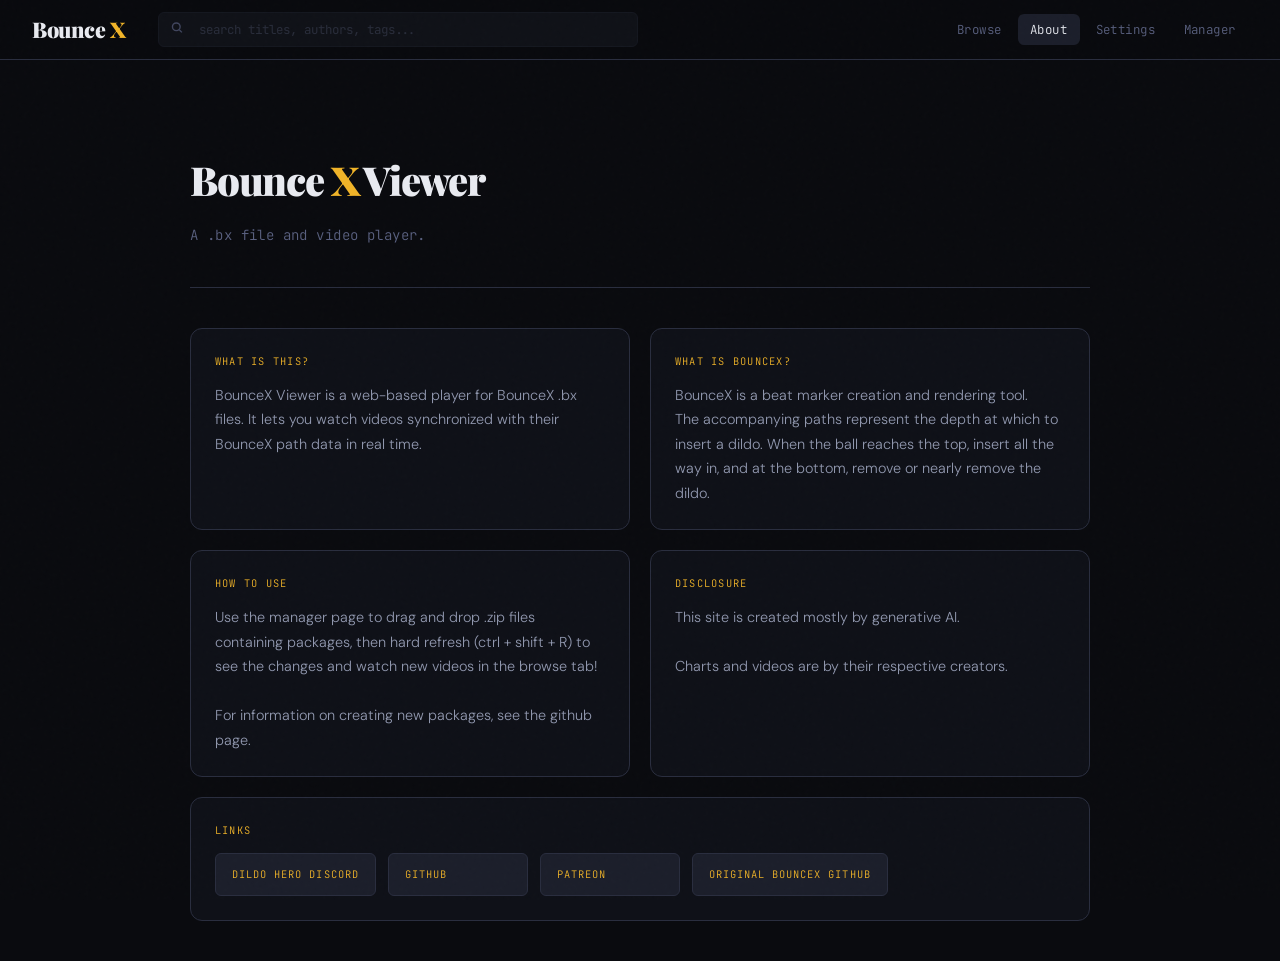
==== commit 751b2ced: "Remove bxFile field from meta.json" ====
--- a/about.html
+++ b/about.html
@@ -117,6 +117,9 @@
                 >
                   <span class="about-link-label">GitHub</span>
                 </a>
+                <a href="https://www.patreon.com/Alunacoz" class="about-link">
+                  <span class="about-link-label">Patreon</span>
+                </a>
                 <a
                   href="https://github.com/clbhundley/BounceX"
                   class="about-link"
--- a/style.css
+++ b/style.css
@@ -2205,6 +2205,151 @@
   }
 }
 
+/* ── Intiface / Buttplug settings UI ─────────────────────────────────────── */
+
+.settings-link {
+  color: var(--accent);
+  text-decoration: none;
+}
+.settings-link:hover {
+  text-decoration: underline;
+}
+
+.settings-row-text {
+  align-items: center;
+  gap: 1rem;
+}
+
+.settings-text-input {
+  flex: 1;
+  background: var(--surface);
+  border: 1px solid var(--border);
+  border-radius: var(--radius);
+  color: var(--text);
+  font-family: var(--mono);
+  font-size: 0.82rem;
+  padding: 0.45rem 0.7rem;
+  outline: none;
+  transition: border-color 0.15s;
+  max-width: 320px;
+}
+.settings-text-input:focus {
+  border-color: var(--accent);
+}
+.settings-text-input::placeholder {
+  color: var(--text3);
+}
+
+.intiface-test-row {
+  display: flex;
+  align-items: center;
+  gap: 0.75rem;
+  margin-top: 1rem;
+}
+
+.intiface-test-msg {
+  font-family: var(--mono);
+  font-size: 0.78rem;
+  color: var(--text3);
+}
+
+/* Status dot — shared between settings page and player */
+.intiface-status-dot {
+  width: 8px;
+  height: 8px;
+  border-radius: 50%;
+  background: var(--border2);
+  flex-shrink: 0;
+  transition: background 0.2s;
+}
+.intiface-status-dot.connecting {
+  background: var(--accent);
+  animation: bp-pulse 1s ease infinite;
+}
+.intiface-status-dot.connected {
+  background: var(--teal);
+}
+.intiface-status-dot.error {
+  background: var(--red);
+}
+
+@keyframes bp-pulse {
+  0%,
+  100% {
+    opacity: 1;
+  }
+  50% {
+    opacity: 0.3;
+  }
+}
+
+.intiface-device-list {
+  margin-top: 0.75rem;
+  display: flex;
+  flex-direction: column;
+  gap: 0.4rem;
+  min-height: 0;
+}
+
+.intiface-no-devices {
+  font-size: 0.8rem;
+  color: var(--text3);
+  font-family: var(--mono);
+}
+
+.intiface-device-item {
+  display: flex;
+  align-items: center;
+  gap: 0.6rem;
+  padding: 0.45rem 0.7rem;
+  background: var(--surface);
+  border: 1px solid var(--border);
+  border-radius: var(--radius);
+  font-size: 0.82rem;
+}
+
+.intiface-device-dot {
+  width: 7px;
+  height: 7px;
+  border-radius: 50%;
+  background: var(--teal);
+  flex-shrink: 0;
+}
+
+.intiface-device-name {
+  color: var(--text);
+  font-weight: 500;
+}
+
+.intiface-device-caps {
+  margin-left: auto;
+  font-family: var(--mono);
+  font-size: 0.72rem;
+  color: var(--text3);
+}
+
+/* ── Intiface status pill in the player controls ─────────────────────────── */
+
+.bp-player-status {
+  display: flex;
+  align-items: center;
+  gap: 0.4rem;
+  padding: 0 0.5rem;
+  opacity: 0;
+  pointer-events: none;
+  transition: opacity 0.3s;
+}
+.bp-player-status.visible {
+  opacity: 1;
+  pointer-events: auto;
+}
+.bp-player-status-label {
+  font-family: var(--mono);
+  font-size: 0.68rem;
+  color: var(--text3);
+  letter-spacing: 0.03em;
+}
+
 /* ── Browse page refresh button ── */
 .header-nav-refresh {
   display: inline-flex;
